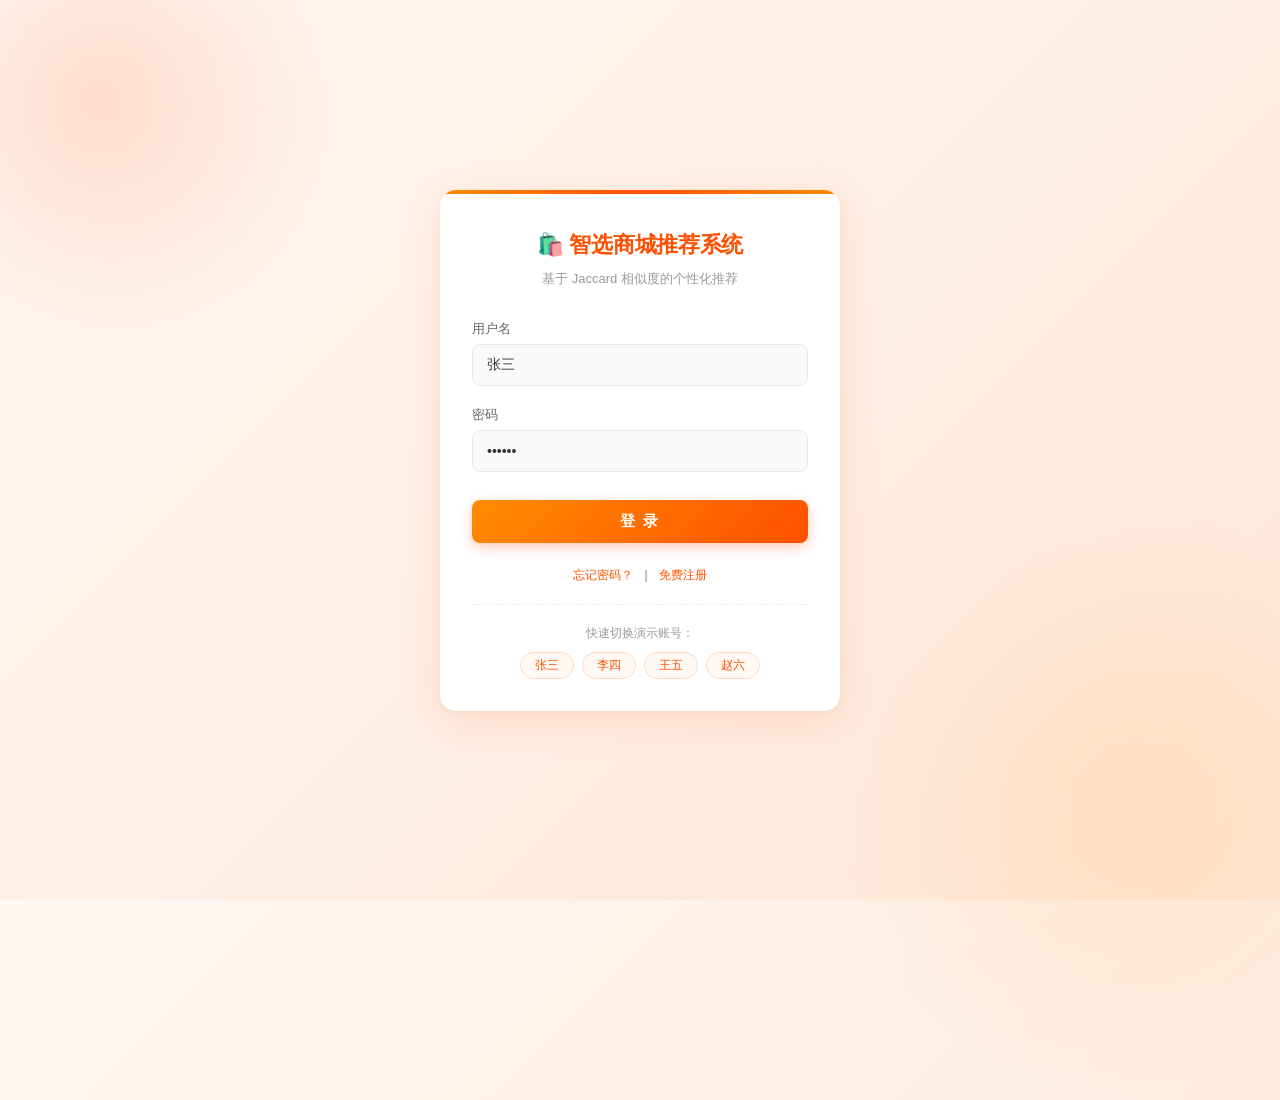
==== frontend/login.html @ 5dbe1161 "update project" ====
<!DOCTYPE html>
<html lang="zh-CN">
<head>
  <meta charset="UTF-8">
  <meta name="viewport" content="width=device-width, initial-scale=1.0">
  <title>登录 - 智选商城推荐系统</title>
  <style>
    * { margin: 0; padding: 0; box-sizing: border-box; }
    
    body {
      font-family: -apple-system, BlinkMacSystemFont, "Segoe UI", "PingFang SC", "Microsoft YaHei", sans-serif;
      background: linear-gradient(135deg, #fff8f3 0%, #ffe6d5 100%);
      min-height: 100vh;
      display: flex;
      align-items: center;
      justify-content: center;
      position: relative;
      overflow: hidden;
      padding: 20px;
    }

    body::before {
      content: '';
      position: absolute;
      width: 500px; height: 500px;
      background: radial-gradient(circle, rgba(255,80,0,0.15) 0%, transparent 70%);
      top: -150px; left: -150px;
      border-radius: 50%;
      pointer-events: none;
    }
    body::after {
      content: '';
      position: absolute;
      width: 600px; height: 600px;
      background: radial-gradient(circle, rgba(255,140,0,0.1) 0%, transparent 70%);
      bottom: -200px; right: -150px;
      border-radius: 50%;
      pointer-events: none;
    }

    .login-box {
      background: #fff;
      width: 400px;
      max-width: 100%;
      border-radius: 16px;
      padding: 40px 32px 32px;
      box-shadow: 0 10px 40px rgba(255, 80, 0, 0.12), 0 2px 10px rgba(0, 0, 0, 0.04);
      position: relative;
      z-index: 1;
      overflow: hidden;
    }
    .login-box::before {
      content: '';
      position: absolute;
      top: 0; left: 0; right: 0;
      height: 4px;
      background: linear-gradient(90deg, #ff8c00, #ff5000, #ff8c00);
    }

    .logo {
      text-align: center;
      font-size: 22px;
      font-weight: 800;
      color: #ff5000;
      margin-bottom: 10px;
      display: flex;
      align-items: center;
      justify-content: center;
      gap: 8px;
      letter-spacing: -0.3px;
    }
    .welcome-tip {
      text-align: center;
      font-size: 13px;
      color: #999;
      margin-bottom: 32px;
    }

    .form-group { margin-bottom: 20px; }
    .form-group label {
      display: block;
      font-size: 13px;
      color: #666;
      margin-bottom: 6px;
      font-weight: 500;
    }
    .form-group input {
      width: 100%;
      padding: 12px 14px;
      border: 1px solid #e5e7eb;
      border-radius: 8px;
      font-size: 14px;
      outline: none;
      transition: all 0.2s;
      background: #fafafa;
      color: #333;
    }
    .form-group input:focus {
      border-color: #ff5000;
      background: #fff;
      box-shadow: 0 0 0 3px rgba(255, 80, 0, 0.1);
    }

    .btn-login {
      width: 100%;
      background: linear-gradient(135deg, #ff8c00, #ff5000);
      color: #fff;
      border: none;
      padding: 12px;
      border-radius: 8px;
      font-size: 15px;
      font-weight: 600;
      letter-spacing: 2px;
      cursor: pointer;
      transition: all 0.2s;
      margin-top: 8px;
      box-shadow: 0 4px 12px rgba(255, 80, 0, 0.3);
    }
    .btn-login:hover {
      background: linear-gradient(135deg, #e64800, #ff5000);
      transform: translateY(-1px);
      box-shadow: 0 6px 16px rgba(255, 80, 0, 0.4);
    }
    .btn-login:active { transform: translateY(0); }

    .footer-links {
      text-align: center;
      margin-top: 24px;
      font-size: 12px;
      color: #888;
    }
    .footer-links a {
      color: #ff5000;
      text-decoration: none;
      margin: 0 8px;
      transition: color 0.2s;
    }
    .footer-links a:hover { color: #e64800; text-decoration: underline; }

    .quick-login {
      margin-top: 20px;
      padding-top: 20px;
      border-top: 1px dashed #eee;
      text-align: center;
      font-size: 12px;
      color: #999;
    }
    .quick-login .user-tags {
      margin-top: 10px;
      display: flex;
      gap: 8px;
      justify-content: center;
      flex-wrap: wrap;
    }
    .quick-login .user-tag {
      display: inline-block;
      padding: 4px 14px;
      background: #fff8f3;
      color: #ff5000;
      border: 1px solid #ffd8bf;
      border-radius: 16px;
      font-size: 12px;
      cursor: pointer;
      transition: all 0.2s;
    }
    .quick-login .user-tag:hover {
      background: #ff5000;
      color: #fff;
      border-color: #ff5000;
    }
  </style>
</head>
<body>

  <div class="login-box">
    <div class="logo">🛍️ 智选商城推荐系统</div>
    <div class="welcome-tip">基于 Jaccard 相似度的个性化推荐</div>

    <div class="form-group">
      <label>用户名</label>
      <input type="text" id="username" placeholder="请输入用户名（默认：张三）" value="张三">
    </div>
    <div class="form-group">
      <label>密码</label>
      <input type="password" id="password" placeholder="请输入密码（任意密码）" value="123456">
    </div>

    <button class="btn-login" onclick="doLogin()">登 录</button>

    <div class="footer-links">
      <a href="#">忘记密码？</a> | <a href="#">免费注册</a>
    </div>

    <div class="quick-login">
      快速切换演示账号：
      <div class="user-tags">
        <span class="user-tag" onclick="quickLogin('张三')">张三</span>
        <span class="user-tag" onclick="quickLogin('李四')">李四</span>
        <span class="user-tag" onclick="quickLogin('王五')">王五</span>
        <span class="user-tag" onclick="quickLogin('赵六')">赵六</span>
      </div>
    </div>
  </div>

  <script>
    function doLogin() {
      const username = document.getElementById('username').value.trim();
      const password = document.getElementById('password').value.trim();

      if (!username) { alert('请输入用户名'); return; }
      if (!password) { alert('请输入密码'); return; }

      sessionStorage.setItem('currentUser', username);
      window.location.href = 'index.html';
    }

    function quickLogin(name) {
      document.getElementById('username').value = name;
      document.getElementById('password').value = '123456';
      doLogin();
    }

    document.addEventListener('keydown', function(e) {
      if (e.key === 'Enter') doLogin();
    });
  </script>
</body>
</html>
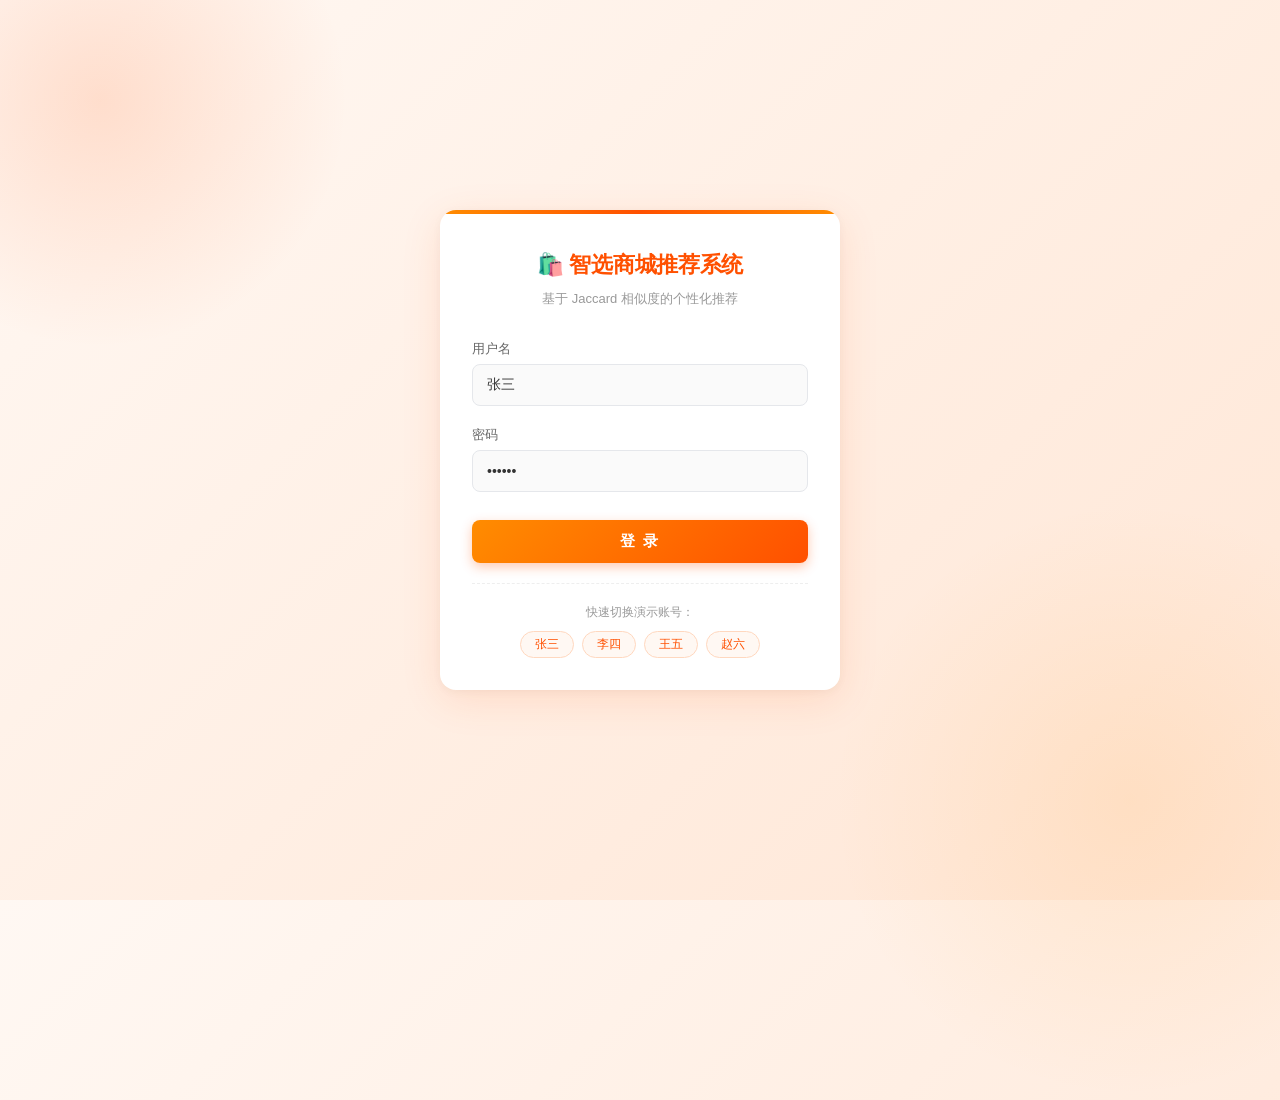
==== commit 4b8d518c: "update recommendation system" ====
--- a/frontend/login.html
+++ b/frontend/login.html
@@ -187,10 +187,6 @@
 
     <button class="btn-login" onclick="doLogin()">登 录</button>
 
-    <div class="footer-links">
-      <a href="#">忘记密码？</a> | <a href="#">免费注册</a>
-    </div>
-
     <div class="quick-login">
       快速切换演示账号：
       <div class="user-tags">
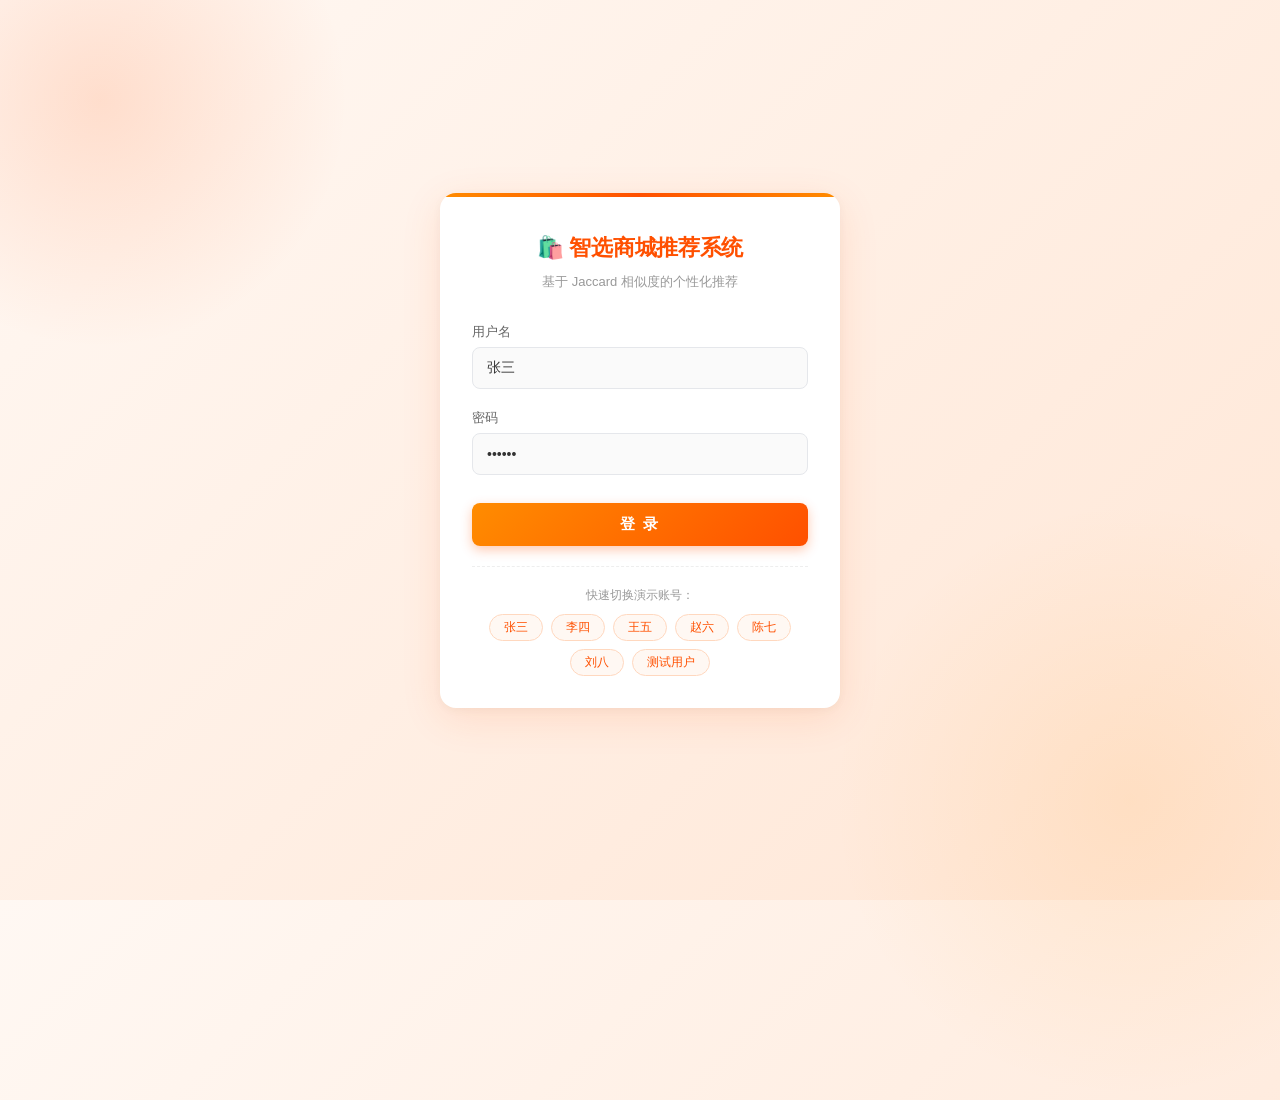
==== commit c7c2d9d1: "update project" ====
--- a/frontend/login.html
+++ b/frontend/login.html
@@ -194,6 +194,9 @@
         <span class="user-tag" onclick="quickLogin('李四')">李四</span>
         <span class="user-tag" onclick="quickLogin('王五')">王五</span>
         <span class="user-tag" onclick="quickLogin('赵六')">赵六</span>
+        <span class="user-tag" onclick="quickLogin('陈七')">陈七</span>
+        <span class="user-tag" onclick="quickLogin('刘八')">刘八</span>
+        <span class="user-tag" onclick="quickLogin('测试用户')">测试用户</span>
       </div>
     </div>
   </div>
